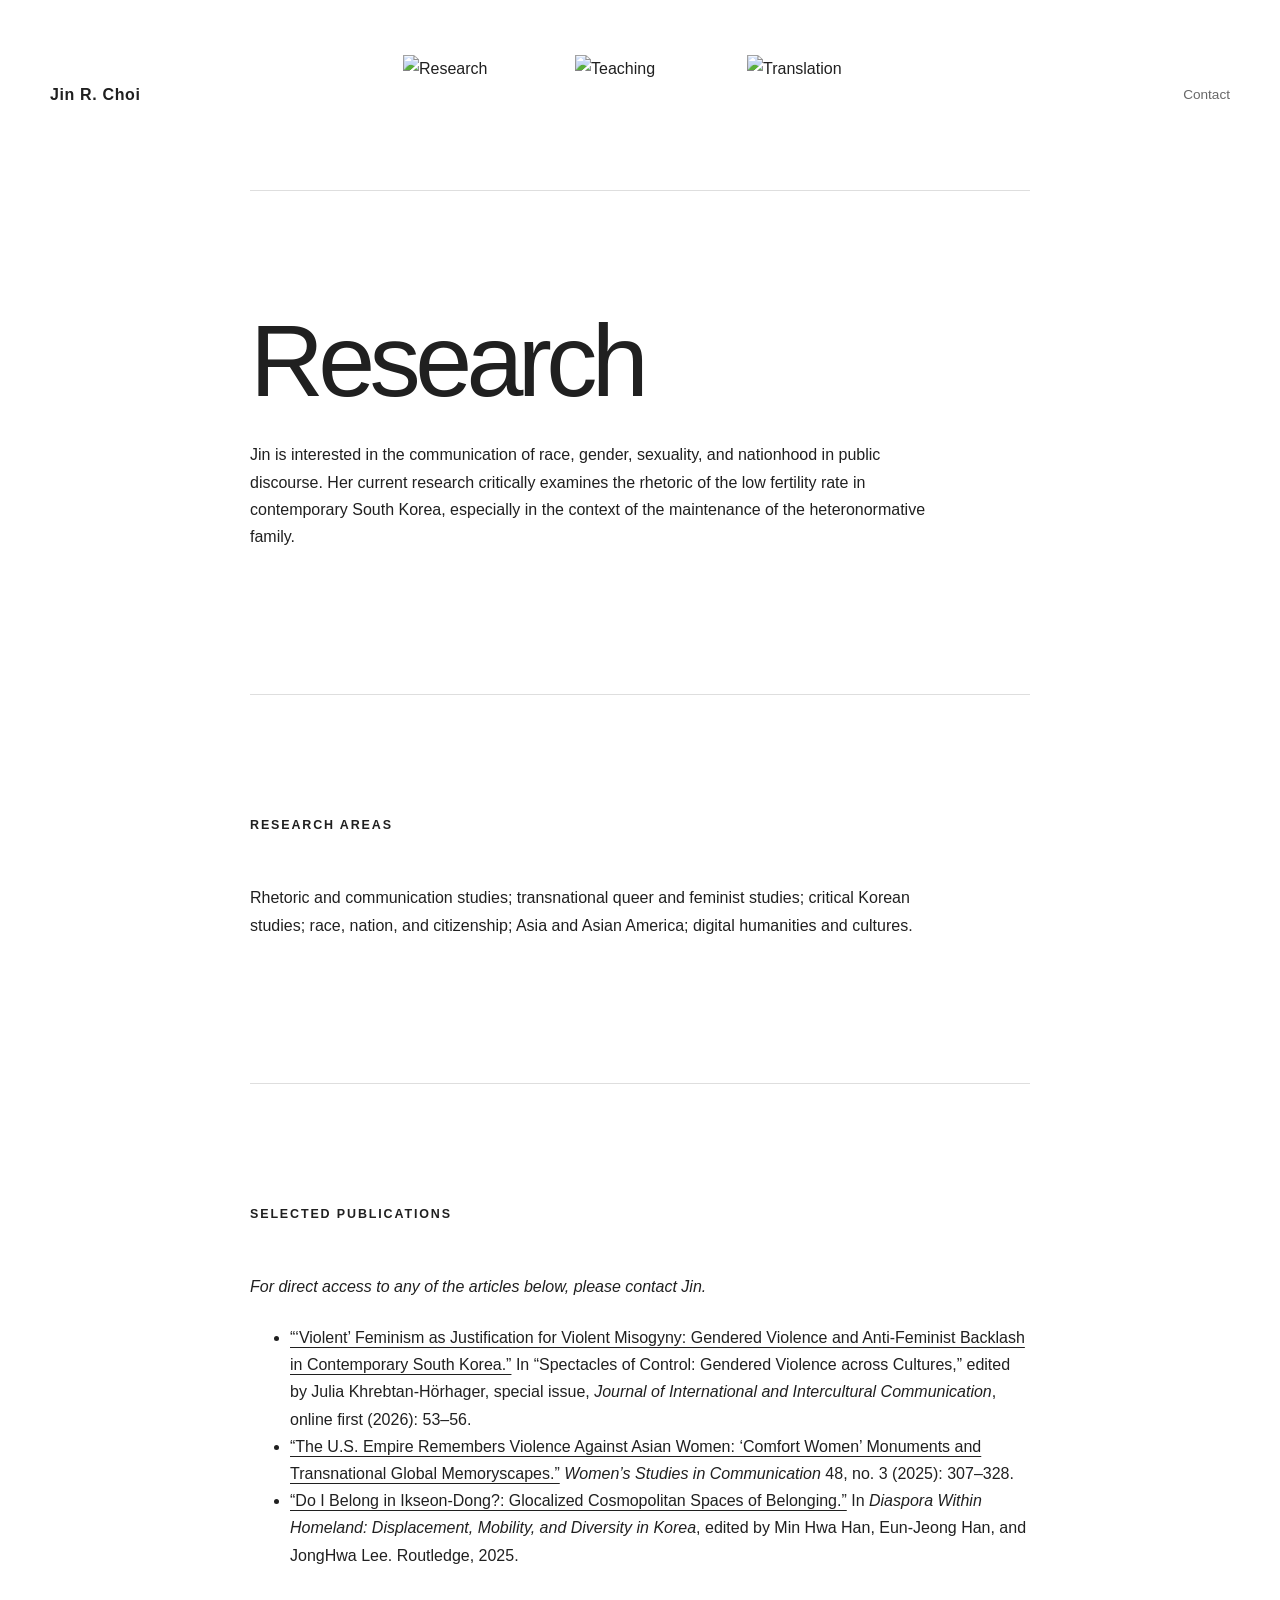
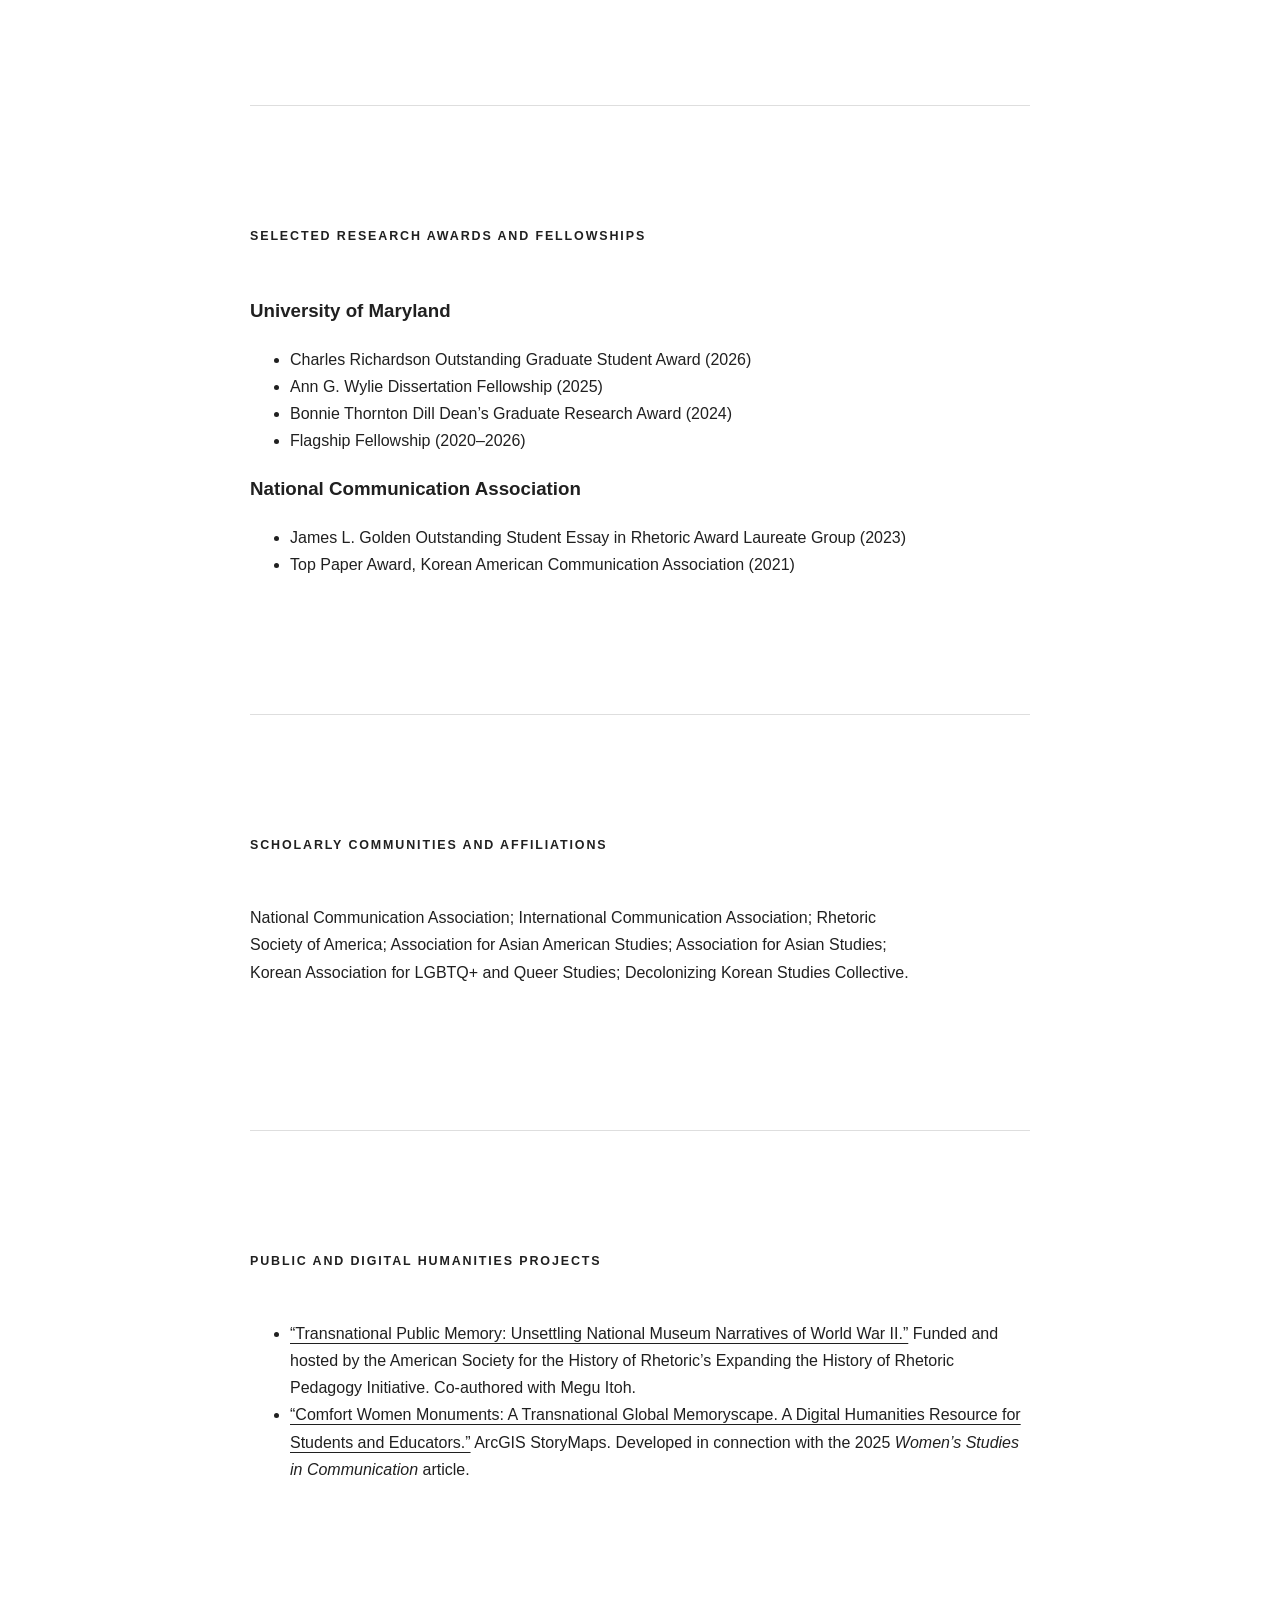
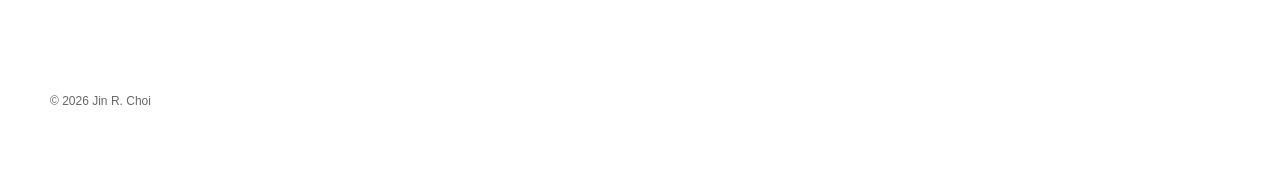
==== research.html @ c7b25fe9 "Add files via upload" ====
<!DOCTYPE html>
<html lang="en">
<head>
  <meta charset="UTF-8">
  <meta name="viewport" content="width=device-width, initial-scale=1.0">
  <title>Research — Jin R. Choi</title>
  <meta name="description" content="Research, publications, awards, affiliations, and public humanities projects by Jin R. Choi.">
  <link rel="stylesheet" href="css/style.css">
</head>
<body>
  <header class="site-header">
    <a class="site-name" href="index.html">Jin R. Choi</a>
    <nav class="main-navigation" aria-label="Main navigation">
      <a class="nav-item" href="research.html" aria-label="Research" aria-current="page"><img class="nav-icon" src="images/icons/research.svg" alt="Research"></a>
      <a class="nav-item" href="teaching.html" aria-label="Teaching"><img class="nav-icon" src="images/icons/teaching.svg" alt="Teaching"></a>
      <a class="nav-item" href="translation.html" aria-label="Translation"><img class="nav-icon" src="images/icons/translation.svg" alt="Translation"></a>
    </nav>
    <a class="contact-link" href="index.html#contact">Contact</a>
  </header>

  <main>
    <section class="content-section">
      <h1>Research</h1>
      <p>Jin is interested in the communication of race, gender, sexuality, and nationhood in public discourse. Her current research critically examines the rhetoric of the low fertility rate in contemporary South Korea, especially in the context of the maintenance of the heteronormative family.</p>
    </section>

    <section class="content-section">
      <h2>Research areas</h2>
      <p>Rhetoric and communication studies; transnational queer and feminist studies; critical Korean studies; race, nation, and citizenship; Asia and Asian America; digital humanities and cultures.</p>
    </section>

    <section class="content-section">
      <h2>Selected publications</h2>
      <p><em>For direct access to any of the articles below, please contact Jin.</em></p>
      <ul>
        <li><a href="https://www.tandfonline.com/doi/abs/10.1080/17513057.2026.2653028">“‘Violent’ Feminism as Justification for Violent Misogyny: Gendered Violence and Anti-Feminist Backlash in Contemporary South Korea.”</a> In “Spectacles of Control: Gendered Violence across Cultures,” edited by Julia Khrebtan-Hörhager, special issue, <em>Journal of International and Intercultural Communication</em>, online first (2026): 53–56.</li>
        <li><a href="https://doi.org/10.1080/07491409.2025.2489609">“The U.S. Empire Remembers Violence Against Asian Women: ‘Comfort Women’ Monuments and Transnational Global Memoryscapes.”</a> <em>Women’s Studies in Communication</em> 48, no. 3 (2025): 307–328.</li>
        <li><a href="https://www.taylorfrancis.com/chapters/edit/10.4324/9781003452836-12/belong-ikseon-dong-jin-choi">“Do I Belong in Ikseon-Dong?: Glocalized Cosmopolitan Spaces of Belonging.”</a> In <em>Diaspora Within Homeland: Displacement, Mobility, and Diversity in Korea</em>, edited by Min Hwa Han, Eun-Jeong Han, and JongHwa Lee. Routledge, 2025.</li>
      </ul>
    </section>

    <section class="content-section">
      <h2>Selected research awards and fellowships</h2>
      <h3>University of Maryland</h3>
      <ul>
        <li>Charles Richardson Outstanding Graduate Student Award (2026)</li>
        <li>Ann G. Wylie Dissertation Fellowship (2025)</li>
        <li>Bonnie Thornton Dill Dean’s Graduate Research Award (2024)</li>
        <li>Flagship Fellowship (2020–2026)</li>
      </ul>
      <h3>National Communication Association</h3>
      <ul>
        <li>James L. Golden Outstanding Student Essay in Rhetoric Award Laureate Group (2023)</li>
        <li>Top Paper Award, Korean American Communication Association (2021)</li>
      </ul>
    </section>

    <section class="content-section">
      <h2>Scholarly communities and affiliations</h2>
      <p>National Communication Association; International Communication Association; Rhetoric Society of America; Association for Asian American Studies; Association for Asian Studies; Korean Association for LGBTQ+ and Queer Studies; Decolonizing Korean Studies Collective.</p>
    </section>

    <section class="content-section">
      <h2>Public and digital humanities projects</h2>
      <ul>
        <li><a href="https://ashr.org/expanding-the-history-of-rhetoric-pedagogy-initiative/">“Transnational Public Memory: Unsettling National Museum Narratives of World War II.”</a> Funded and hosted by the American Society for the History of Rhetoric’s Expanding the History of Rhetoric Pedagogy Initiative. Co-authored with Megu Itoh.</li>
        <li><a href="https://arcg.is/008aze">“Comfort Women Monuments: A Transnational Global Memoryscape. A Digital Humanities Resource for Students and Educators.”</a> ArcGIS StoryMaps. Developed in connection with the 2025 <em>Women’s Studies in Communication</em> article.</li>
      </ul>
    </section>
  </main>

  <footer class="site-footer"><p>© 2026 Jin R. Choi</p></footer>
</body>
</html>
---- css/style.css ----
/* ========================================
   Site settings
   ======================================== */

:root {
  --background: #ffffff;
  --text: #202020;
  --secondary-text: #686868;
  --line: #dedede;
  --accent: #b74752;

  --page-width: 1180px;
  --reading-width: 780px;
}


/* ========================================
   Basic reset
   ======================================== */

* {
  box-sizing: border-box;
}

html {
  scroll-behavior: smooth;
}

body {
  margin: 0;
  color: var(--text);
  background-color: var(--background);
  font-family:
    Inter,
    "Helvetica Neue",
    Helvetica,
    Arial,
    sans-serif;
  font-size: 16px;
  line-height: 1.7;
}

img {
  display: block;
  max-width: 100%;
}

a {
  color: inherit;
  text-decoration-thickness: 1px;
  text-underline-offset: 4px;
}

a:hover {
  color: var(--accent);
}

a:focus-visible {
  outline: 2px solid var(--accent);
  outline-offset: 5px;
}


/* ========================================
   Header
   ======================================== */

.site-header {
  width: min(var(--page-width), calc(100% - 96px));
  min-height: 190px;
  margin: 0 auto;

  display: grid;
  grid-template-columns: 1fr auto 1fr;
  align-items: center;
  gap: 60px;
}

.site-name {
  justify-self: start;

  font-size: 1rem;
  font-weight: 600;
  letter-spacing: 0.04em;
  text-decoration: none;
}

.contact-link {
  justify-self: end;

  color: var(--secondary-text);
  font-size: 0.85rem;
  text-decoration: none;
}


/* ========================================
   Hand-drawn SVG navigation
   ======================================== */

.main-navigation {
  display: grid;
  grid-template-columns: repeat(3, minmax(90px, 140px));
  align-items: center;
  justify-content: center;
  gap: 32px;
}

.nav-item {
  min-width: 0;
  min-height: 90px;

  display: flex;
  align-items: center;
  justify-content: center;

  text-decoration: none;
}

/*
  The complete handwritten word is contained inside each SVG.
  object-fit: contain prevents the artwork from being cropped.
*/

.nav-icon {
  width: 130px;
  height: 80px;
  object-fit: contain;

  transition:
    transform 180ms ease,
    opacity 180ms ease;
}

.nav-item:hover .nav-icon {
  opacity: 0.72;
  transform: translateY(-4px) rotate(-2deg);
}

.nav-item:nth-child(2):hover .nav-icon {
  transform: translateY(-4px) rotate(2deg);
}

.nav-item:focus-visible {
  border-radius: 4px;
  outline: 2px solid var(--accent);
  outline-offset: 6px;
}


/* ========================================
   Main content
   ======================================== */

main {
  width: min(var(--reading-width), calc(100% - 96px));
  margin: 0 auto;
}


/* ========================================
   Introduction
   ======================================== */

.introduction {
  min-height: 70vh;
  padding: 120px 0 170px;

  display: grid;
  grid-template-columns: minmax(0, 1.4fr) minmax(190px, 0.6fr);
  align-items: center;
  gap: 90px;
}

.introduction-text {
  min-width: 0;
}

.eyebrow {
  margin: 0 0 24px;

  color: var(--secondary-text);
  font-size: 0.75rem;
  font-weight: 500;
  letter-spacing: 0.14em;
  text-transform: uppercase;
}

h1 {
  margin: 0 0 30px;

  font-size: clamp(3.25rem, 8vw, 6.5rem);
  font-weight: 400;
  letter-spacing: -0.055em;
  line-height: 0.98;
}

.opening {
  max-width: 580px;
  margin: 0;

  color: var(--secondary-text);
  font-size: clamp(1.05rem, 2vw, 1.3rem);
  line-height: 1.6;
}

.portrait {
  margin: 0;
}

.portrait img {
  width: 100%;
  height: auto;
  filter: grayscale(100%);
}


/* ========================================
   About and contact sections
   ======================================== */

.content-section {
  padding: 120px 0;
  border-top: 1px solid var(--line);
}

.content-section h2 {
  margin: 0 0 48px;

  font-size: 0.78rem;
  font-weight: 600;
  letter-spacing: 0.15em;
  text-transform: uppercase;
}

.content-section p {
  max-width: 680px;
  margin-top: 0;
  margin-bottom: 24px;
}

.professional-links {
  margin: 36px 0 0;
  padding: 0;

  display: flex;
  flex-wrap: wrap;
  gap: 28px;

  list-style: none;
}


/* ========================================
   Footer
   ======================================== */

.site-footer {
  width: min(var(--page-width), calc(100% - 96px));
  margin: 0 auto;
  padding: 60px 0;

  color: var(--secondary-text);
  font-size: 0.75rem;
}


/* ========================================
   Mobile layout
   ======================================== */

@media (max-width: 700px) {
  .site-header {
    width: calc(100% - 32px);
    min-height: auto;
    padding: 28px 0 42px;

    grid-template-columns: 1fr auto;
    gap: 30px 20px;
  }

  .site-name {
    grid-column: 1;
    grid-row: 1;
  }

  .contact-link {
    grid-column: 2;
    grid-row: 1;
  }

  /*
    The navigation is not hidden inside a menu.
    All three drawings remain visible in one row.
  */

  .main-navigation {
    width: 100%;

    grid-column: 1 / -1;
    grid-row: 2;
    grid-template-columns: repeat(3, minmax(0, 1fr));
    gap: 12px;
  }

  .nav-item {
    min-height: 70px;
  }

  .nav-icon {
    width: 100%;
    max-width: 95px;
    height: 64px;
  }

  main {
    width: calc(100% - 40px);
  }

  .introduction {
    min-height: auto;
    padding: 90px 0 120px;

    grid-template-columns: 1fr;
    gap: 60px;
  }

  .portrait {
    width: min(70%, 280px);
  }

  .content-section {
    padding: 90px 0;
  }

  .site-footer {
    width: calc(100% - 40px);
  }
}


/* ========================================
   Accessibility: reduce animation
   ======================================== */

@media (prefers-reduced-motion: reduce) {
  html {
    scroll-behavior: auto;
  }

  .nav-icon {
    transition: none;
  }
}
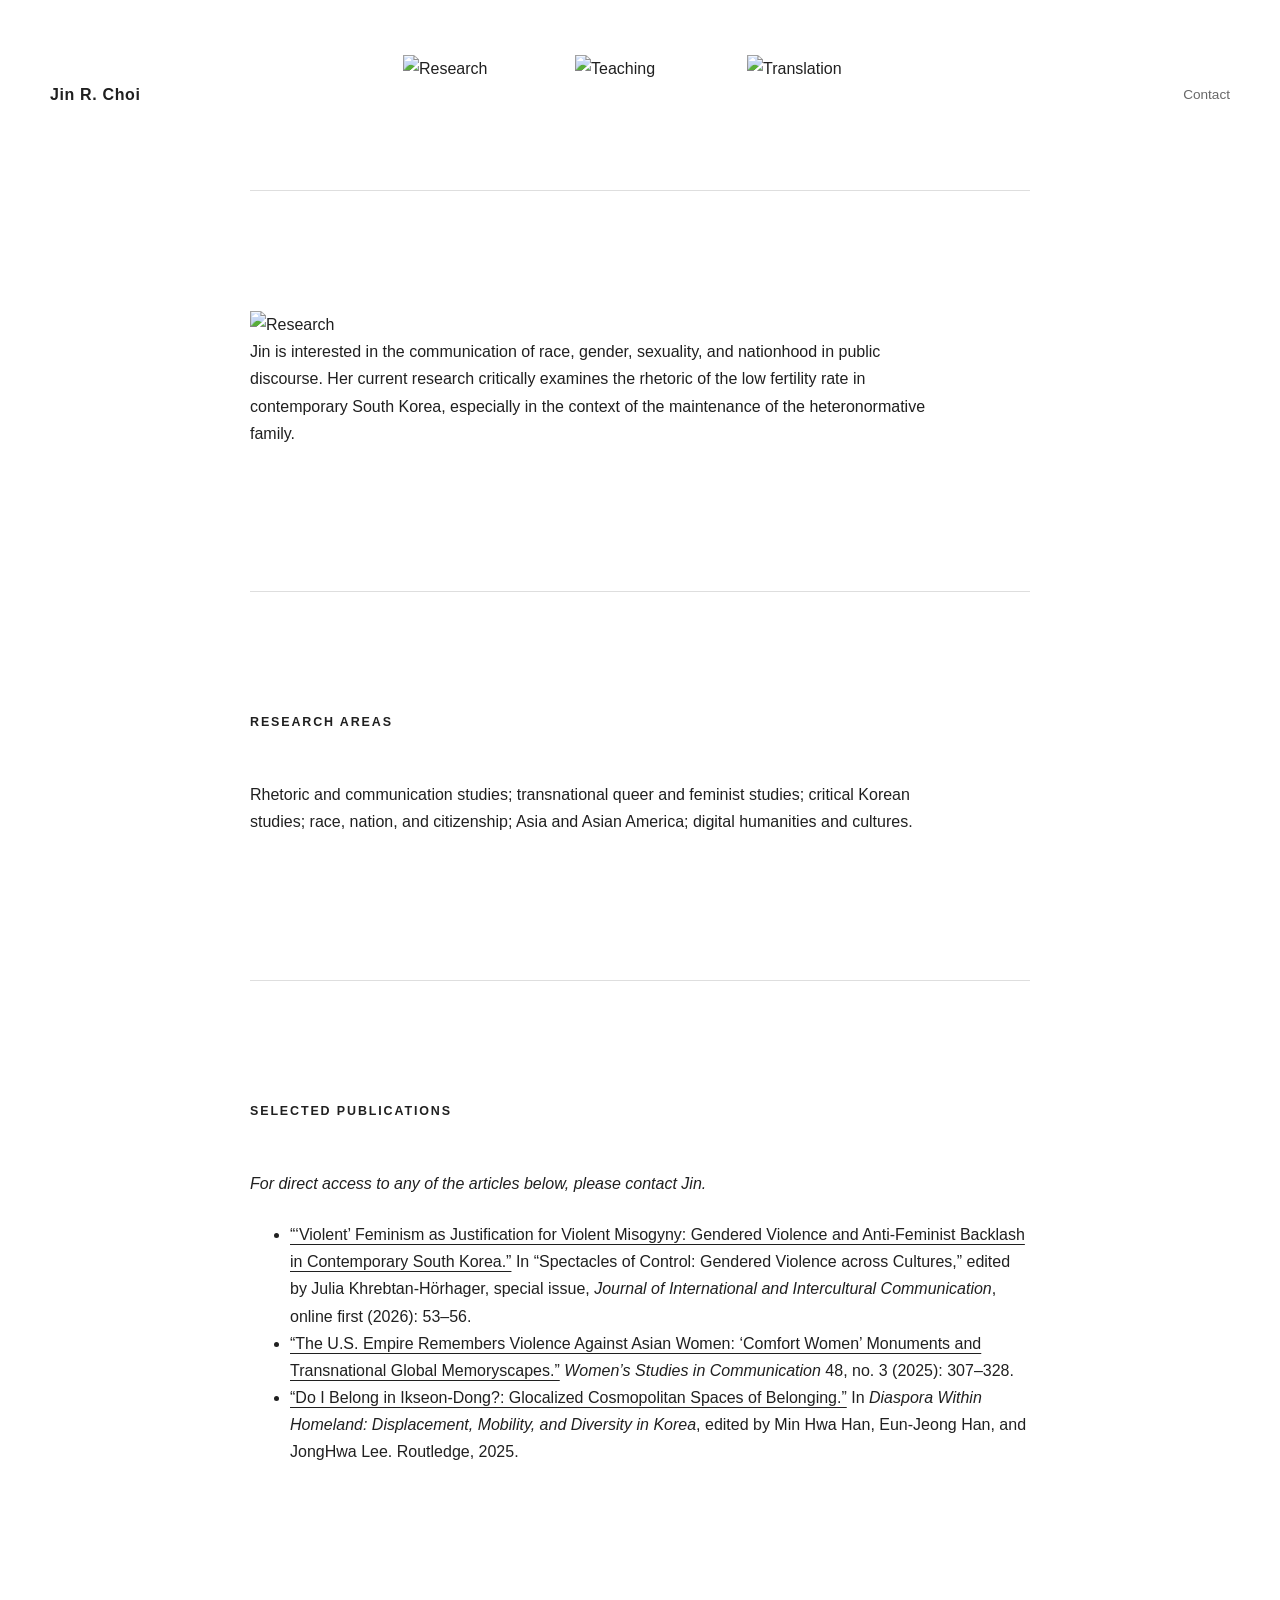
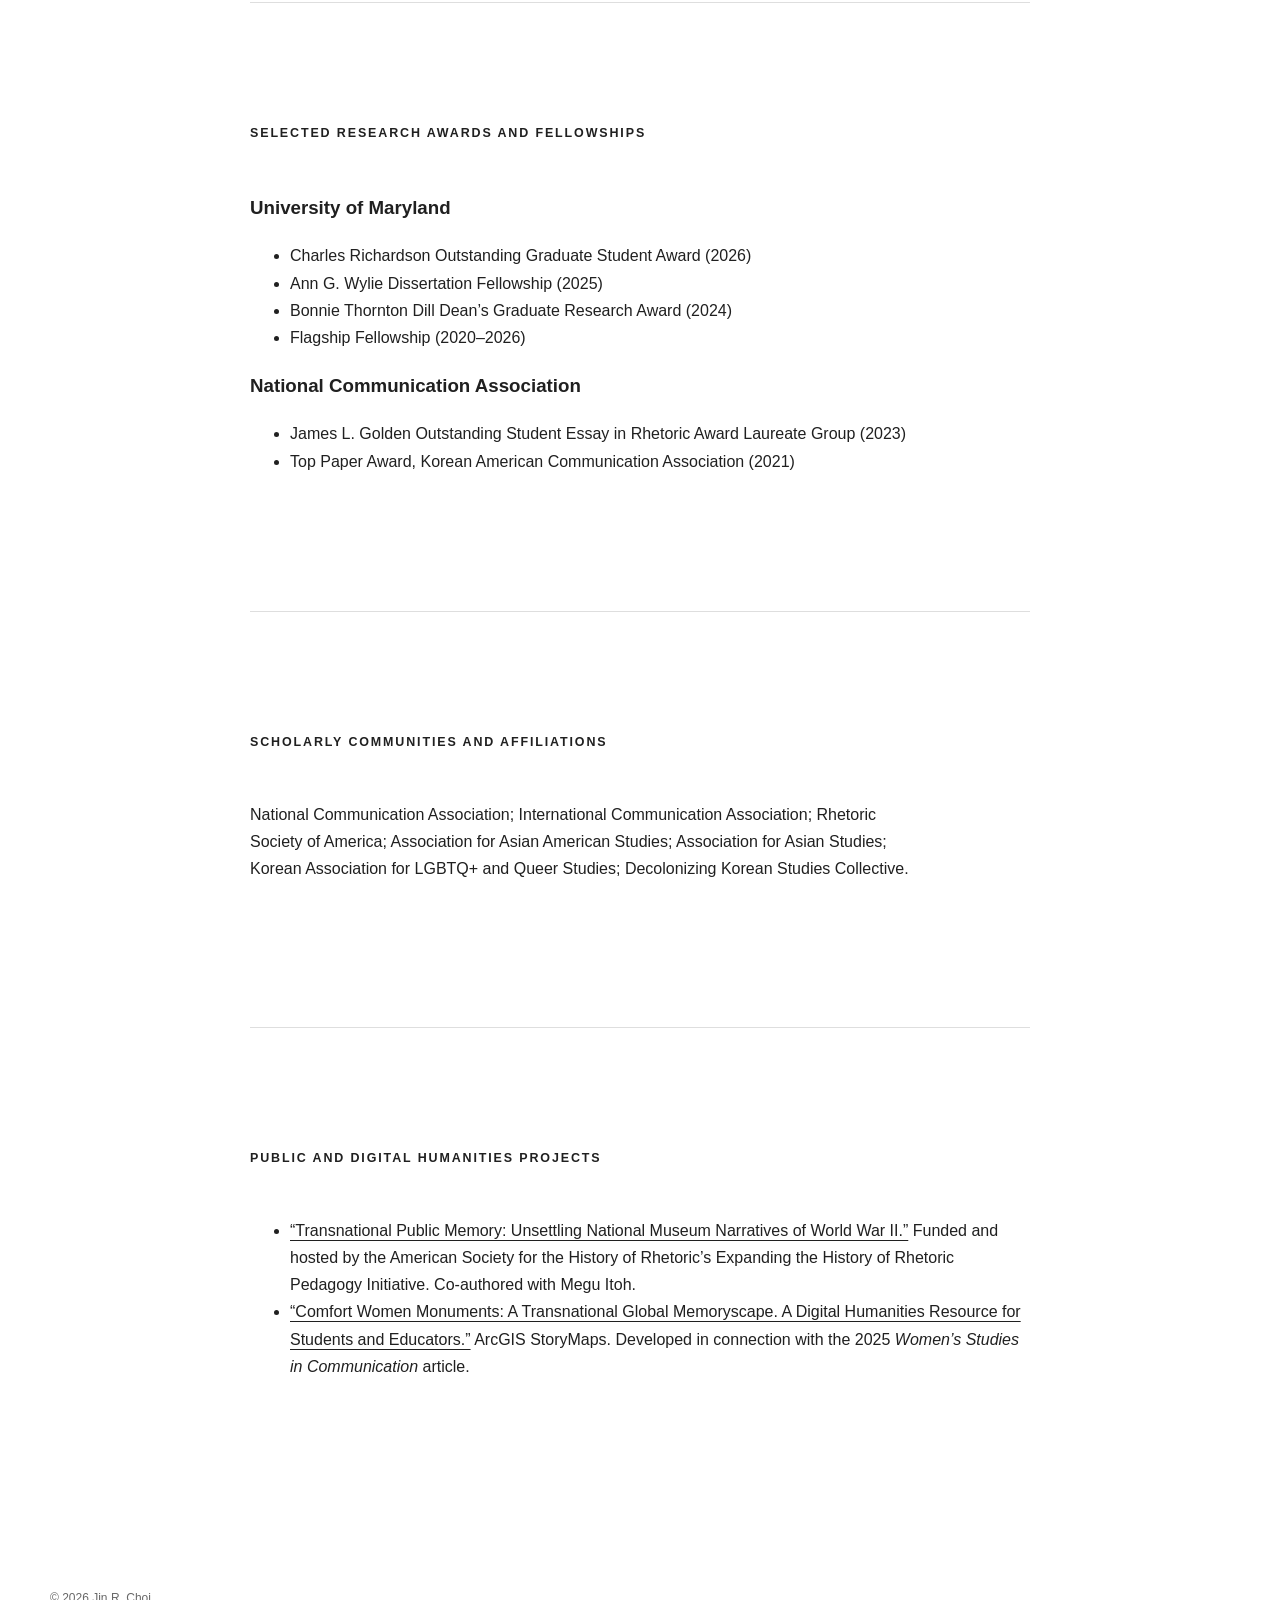
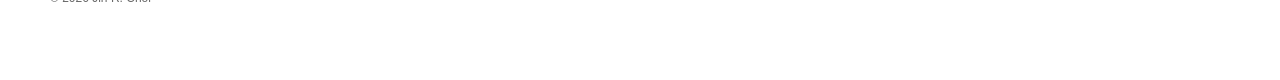
==== commit 26423f45: "Update research.html" ====
--- a/research.html
+++ b/research.html
@@ -20,7 +20,11 @@
 
   <main>
     <section class="content-section">
-      <h1>Research</h1>
+      <img
+  class="page-title-image"
+  src="images/icons/research.svg"
+  alt="Research"
+>
       <p>Jin is interested in the communication of race, gender, sexuality, and nationhood in public discourse. Her current research critically examines the rhetoric of the low fertility rate in contemporary South Korea, especially in the context of the maintenance of the heteronormative family.</p>
     </section>
 
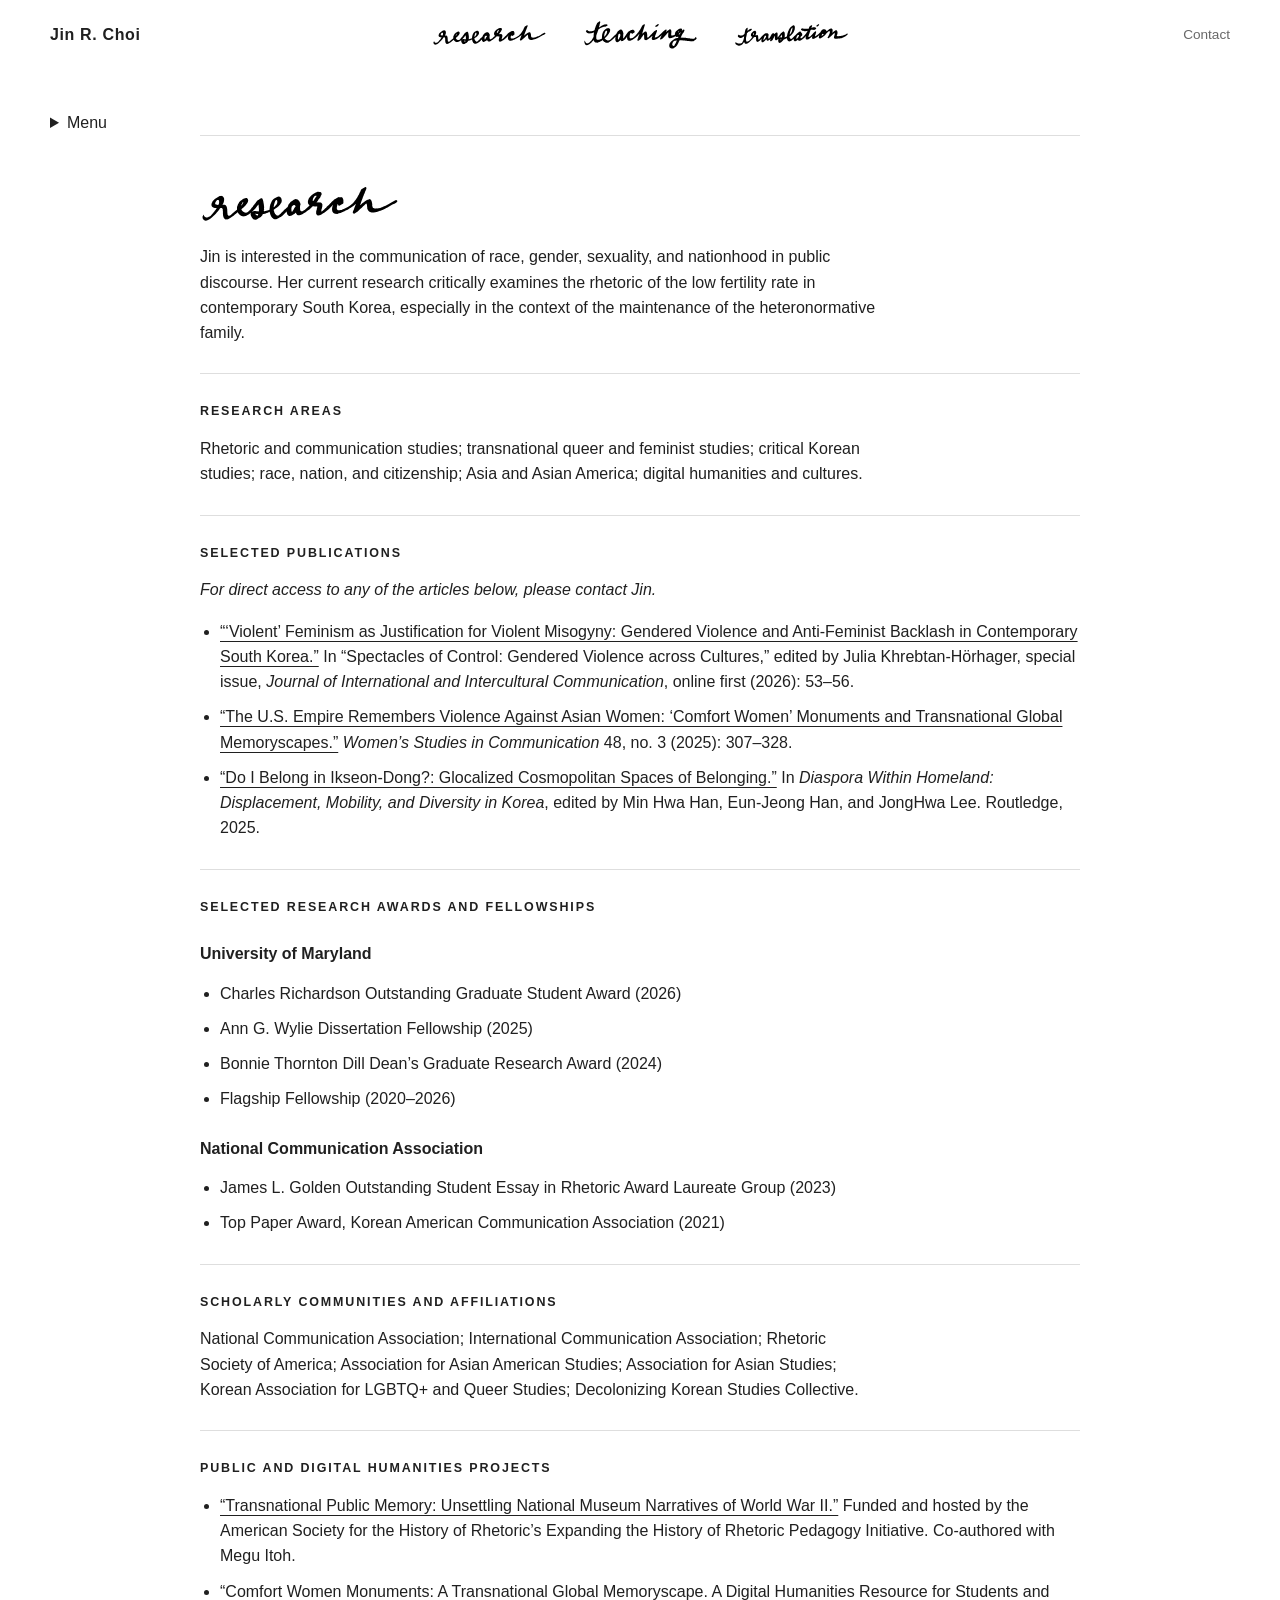
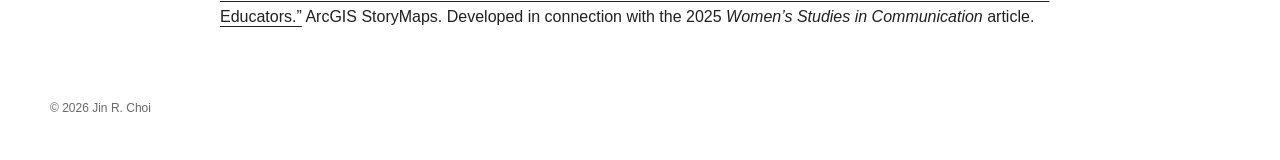
==== commit 8116081f: "Update research.html header" ====
--- a/research.html
+++ b/research.html
@@ -9,14 +9,53 @@
 </head>
 <body>
   <header class="site-header">
-    <a class="site-name" href="index.html">Jin R. Choi</a>
-    <nav class="main-navigation" aria-label="Main navigation">
-      <a class="nav-item" href="research.html" aria-label="Research" aria-current="page"><img class="nav-icon" src="images/icons/research.svg" alt="Research"></a>
-      <a class="nav-item" href="teaching.html" aria-label="Teaching"><img class="nav-icon" src="images/icons/teaching.svg" alt="Teaching"></a>
-      <a class="nav-item" href="translation.html" aria-label="Translation"><img class="nav-icon" src="images/icons/translation.svg" alt="Translation"></a>
+  <a class="site-name" href="index.html">
+    Jin R. Choi
+  </a>
+
+  <!-- Desktop navigation -->
+  <nav class="main-navigation" aria-label="Main navigation">
+    <a class="nav-item" href="research.html">
+      <img
+        class="nav-icon"
+        src="images/icons/research.svg"
+        alt="Research"
+      >
+    </a>
+
+    <a class="nav-item" href="teaching.html">
+      <img
+        class="nav-icon"
+        src="images/icons/teaching.svg"
+        alt="Teaching"
+      >
+    </a>
+
+    <a class="nav-item" href="translation.html">
+      <img
+        class="nav-icon"
+        src="images/icons/translation.svg"
+        alt="Translation"
+      >
+    </a>
+  </nav>
+
+  <a class="contact-link" href="index.html#contact">
+    Contact
+  </a>
+
+  <!-- Mobile navigation -->
+  <details class="mobile-menu">
+    <summary>Menu</summary>
+
+    <nav class="mobile-menu-links" aria-label="Mobile navigation">
+      <a href="research.html">Research</a>
+      <a href="teaching.html">Teaching</a>
+      <a href="translation.html">Translation</a>
+      <a href="index.html#contact">Contact</a>
     </nav>
-    <a class="contact-link" href="index.html#contact">Contact</a>
-  </header>
+  </details>
+</header>
 
   <main>
     <section class="content-section">
--- a/css/style.css
+++ b/css/style.css
@@ -10,7 +10,7 @@
   --accent: #b74752;
 
   --page-width: 1180px;
-  --reading-width: 780px;
+  --reading-width: 880px;
 }
 
 
@@ -30,14 +30,16 @@
   margin: 0;
   color: var(--text);
   background-color: var(--background);
+
   font-family:
     Inter,
     "Helvetica Neue",
     Helvetica,
     Arial,
     sans-serif;
+
   font-size: 16px;
-  line-height: 1.7;
+  line-height: 1.58;
 }
 
 img {
@@ -67,13 +69,13 @@
 
 .site-header {
   width: min(var(--page-width), calc(100% - 96px));
-  min-height: 190px;
+  min-height: 120px;
   margin: 0 auto;
 
   display: grid;
   grid-template-columns: 1fr auto 1fr;
   align-items: center;
-  gap: 60px;
+  gap: 40px;
 }
 
 .site-name {
@@ -100,15 +102,15 @@
 
 .main-navigation {
   display: grid;
-  grid-template-columns: repeat(3, minmax(90px, 140px));
+  grid-template-columns: repeat(3, minmax(90px, 125px));
   align-items: center;
   justify-content: center;
-  gap: 32px;
+  gap: 26px;
 }
 
 .nav-item {
   min-width: 0;
-  min-height: 90px;
+  min-height: 70px;
 
   display: flex;
   align-items: center;
@@ -117,14 +119,9 @@
   text-decoration: none;
 }
 
-/*
-  The complete handwritten word is contained inside each SVG.
-  object-fit: contain prevents the artwork from being cropped.
-*/
-
 .nav-icon {
-  width: 130px;
-  height: 80px;
+  width: 115px;
+  height: 65px;
   object-fit: contain;
 
   transition:
@@ -134,17 +131,17 @@
 
 .nav-item:hover .nav-icon {
   opacity: 0.72;
-  transform: translateY(-4px) rotate(-2deg);
+  transform: translateY(-3px) rotate(-2deg);
 }
 
 .nav-item:nth-child(2):hover .nav-icon {
-  transform: translateY(-4px) rotate(2deg);
+  transform: translateY(-3px) rotate(2deg);
 }
 
 .nav-item:focus-visible {
   border-radius: 4px;
   outline: 2px solid var(--accent);
-  outline-offset: 6px;
+  outline-offset: 5px;
 }
 
 
@@ -159,25 +156,34 @@
 
 
 /* ========================================
-   Introduction
-   ======================================== */
-
-.introduction {
-  min-height: 70vh;
-  padding: 120px 0 170px;
+   Homepage profile: desktop
+   ======================================== */
+
+.home-profile {
+  padding: 42px 0 34px;
 
   display: grid;
-  grid-template-columns: minmax(0, 1.4fr) minmax(190px, 0.6fr);
+  grid-template-columns: minmax(0, 1fr) 240px;
+  grid-template-areas:
+    "heading portrait"
+    "biography portrait";
+
   align-items: center;
-  gap: 90px;
-}
-
-.introduction-text {
+  column-gap: 60px;
+  row-gap: 10px;
+}
+
+.profile-heading {
+  grid-area: heading;
+}
+
+.profile-biography {
+  grid-area: biography;
   min-width: 0;
 }
 
 .eyebrow {
-  margin: 0 0 24px;
+  margin: 0;
 
   color: var(--secondary-text);
   font-size: 0.75rem;
@@ -186,46 +192,42 @@
   text-transform: uppercase;
 }
 
-h1 {
-  margin: 0 0 30px;
-
-  font-size: clamp(3.25rem, 8vw, 6.5rem);
-  font-weight: 400;
-  letter-spacing: -0.055em;
-  line-height: 0.98;
-}
-
-.opening {
-  max-width: 580px;
+.profile-biography p {
+  max-width: 620px;
+  margin-top: 0;
+  margin-bottom: 16px;
+  font-size: 1.05rem;
+}
+
+.profile-biography p:last-child {
+  margin-bottom: 0;
+}
+
+.home-profile .portrait {
+  grid-area: portrait;
+
+  width: 240px;
   margin: 0;
-
-  color: var(--secondary-text);
-  font-size: clamp(1.05rem, 2vw, 1.3rem);
-  line-height: 1.6;
-}
-
-.portrait {
-  margin: 0;
-}
-
-.portrait img {
+  justify-self: end;
+}
+
+.home-profile .portrait img {
   width: 100%;
   height: auto;
-  filter: grayscale(100%);
-}
-
-
-/* ========================================
-   About and contact sections
+}
+
+
+/* ========================================
+   Content sections
    ======================================== */
 
 .content-section {
-  padding: 120px 0;
+  padding: 28px 0;
   border-top: 1px solid var(--line);
 }
 
 .content-section h2 {
-  margin: 0 0 48px;
+  margin: 0 0 14px;
 
   font-size: 0.78rem;
   font-weight: 600;
@@ -233,21 +235,68 @@
   text-transform: uppercase;
 }
 
+.content-section h3 {
+  margin: 24px 0 10px;
+
+  font-size: 1rem;
+  font-weight: 600;
+}
+
 .content-section p {
   max-width: 680px;
   margin-top: 0;
-  margin-bottom: 24px;
-}
+  margin-bottom: 16px;
+}
+
+.content-section p:last-child {
+  margin-bottom: 0;
+}
+
+.content-section ul {
+  margin: 14px 0 0;
+  padding-left: 1.25rem;
+}
+
+.content-section li {
+  margin-bottom: 10px;
+}
+
+.content-section li:last-child {
+  margin-bottom: 0;
+}
+
+
+/* ========================================
+   Hand-drawn page titles
+   ======================================== */
+
+.page-title-image {
+  width: 200px;
+  max-width: 55%;
+  height: 80px;
+
+  object-fit: contain;
+  object-position: left center;
+}
+
+
+/* ========================================
+   Professional links
+   ======================================== */
 
 .professional-links {
-  margin: 36px 0 0;
+  margin: 22px 0 0;
   padding: 0;
 
   display: flex;
   flex-wrap: wrap;
-  gap: 28px;
+  gap: 24px;
 
   list-style: none;
+}
+
+.professional-links li {
+  margin: 0;
 }
 
 
@@ -258,7 +307,7 @@
 .site-footer {
   width: min(var(--page-width), calc(100% - 96px));
   margin: 0 auto;
-  padding: 60px 0;
+  padding: 30px 0;
 
   color: var(--secondary-text);
   font-size: 0.75rem;
@@ -273,10 +322,10 @@
   .site-header {
     width: calc(100% - 32px);
     min-height: auto;
-    padding: 28px 0 42px;
+    padding: 20px 0 24px;
 
     grid-template-columns: 1fr auto;
-    gap: 30px 20px;
+    gap: 18px 16px;
   }
 
   .site-name {
@@ -290,8 +339,8 @@
   }
 
   /*
-    The navigation is not hidden inside a menu.
-    All three drawings remain visible in one row.
+    The three navigation images remain
+    visible together on mobile.
   */
 
   .main-navigation {
@@ -300,47 +349,97 @@
     grid-column: 1 / -1;
     grid-row: 2;
     grid-template-columns: repeat(3, minmax(0, 1fr));
-    gap: 12px;
+    gap: 10px;
   }
 
   .nav-item {
-    min-height: 70px;
+    min-height: 56px;
   }
 
   .nav-icon {
     width: 100%;
-    max-width: 95px;
-    height: 64px;
+    max-width: 82px;
+    height: 50px;
   }
 
   main {
     width: calc(100% - 40px);
   }
 
-  .introduction {
-    min-height: auto;
-    padding: 90px 0 120px;
+  /*
+    Mobile homepage order:
+    1. Researcher · Lecturer · Literary Translator
+    2. Portrait
+    3. Biography
+  */
+
+  .home-profile {
+    padding: 32px 0 28px;
 
     grid-template-columns: 1fr;
-    gap: 60px;
-  }
-
-  .portrait {
-    width: min(70%, 280px);
+    grid-template-areas:
+      "heading"
+      "portrait"
+      "biography";
+
+    gap: 24px;
+  }
+
+  .home-profile .portrait {
+    width: min(68%, 250px);
+    justify-self: start;
+  }
+
+  .profile-biography p {
+    margin-bottom: 14px;
+    font-size: 1rem;
   }
 
   .content-section {
-    padding: 90px 0;
+    padding: 26px 0;
+  }
+
+  .content-section h2 {
+    margin-bottom: 12px;
+  }
+
+  .content-section h3 {
+    margin-top: 20px;
+    margin-bottom: 8px;
+  }
+
+  .content-section p {
+    margin-bottom: 14px;
+  }
+
+  .content-section ul {
+    margin-top: 12px;
+  }
+
+  .content-section li {
+    margin-bottom: 8px;
+  }
+
+  .page-title-image {
+    width: 160px;
+    max-width: 65%;
+    height: 64px;
+  }
+
+  .professional-links {
+    margin-top: 18px;
+    gap: 20px;
   }
 
   .site-footer {
     width: calc(100% - 40px);
-  }
-}
-
-
-/* ========================================
-   Accessibility: reduce animation
+    padding: 26px 0;
+  }
+}
+
+
+/* ========================================
+   Reduced-motion preference
    ======================================== */
 
 @media (prefers-reduced-motion: reduce) {
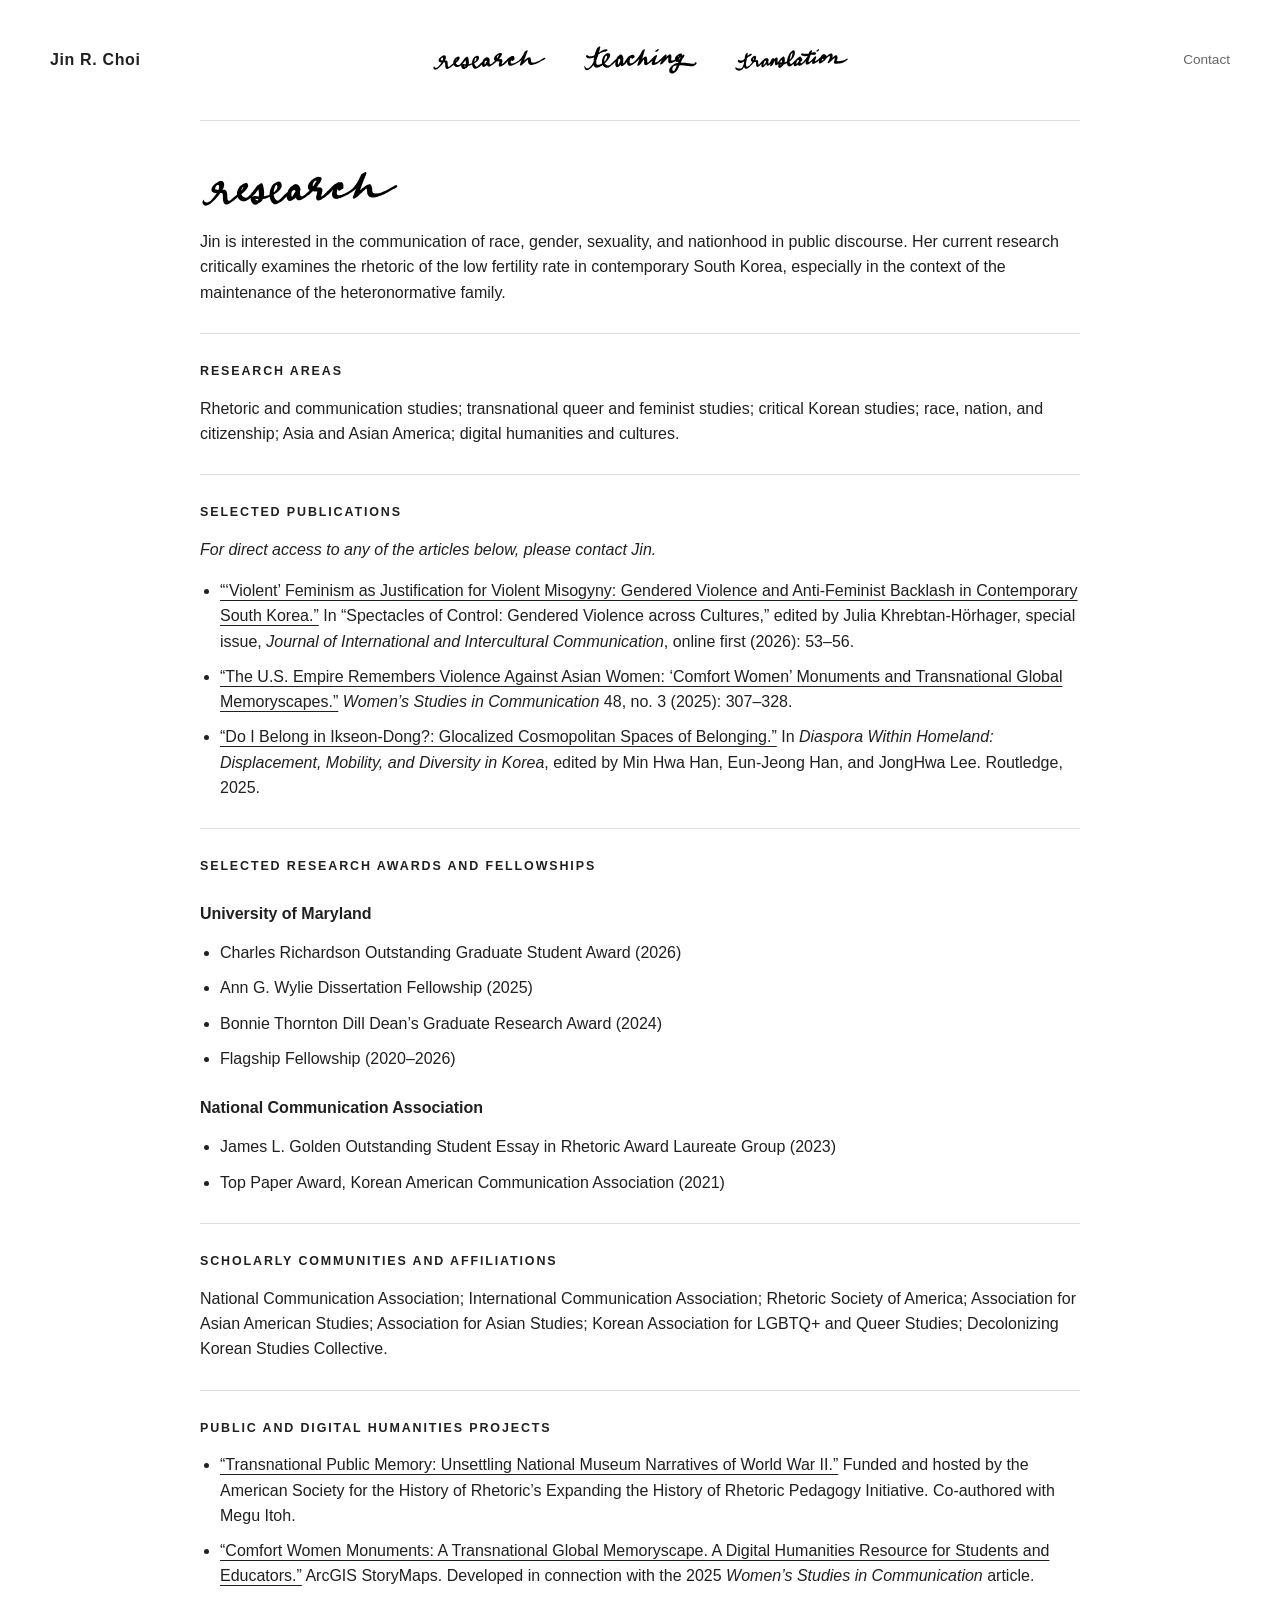
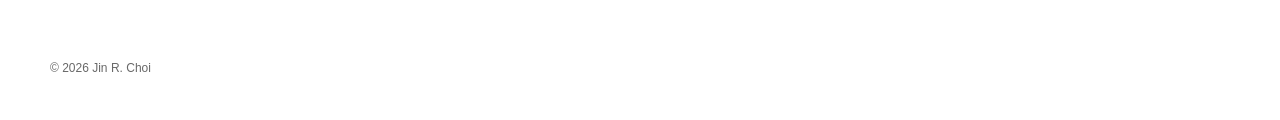
==== commit e5351155: "Update research.html header" ====
--- a/research.html
+++ b/research.html
@@ -13,9 +13,12 @@
     Jin R. Choi
   </a>
 
-  <!-- Desktop navigation -->
   <nav class="main-navigation" aria-label="Main navigation">
-    <a class="nav-item" href="research.html">
+    <a
+      class="nav-item"
+      href="research.html"
+      aria-current="page"
+    >
       <img
         class="nav-icon"
         src="images/icons/research.svg"
@@ -44,12 +47,12 @@
     Contact
   </a>
 
-  <!-- Mobile navigation -->
   <details class="mobile-menu">
     <summary>Menu</summary>
 
     <nav class="mobile-menu-links" aria-label="Mobile navigation">
-      <a href="research.html">Research</a>
+      <a href="index.html">Home</a>
+      <a href="research.html" aria-current="page">Research</a>
       <a href="teaching.html">Teaching</a>
       <a href="translation.html">Translation</a>
       <a href="index.html#contact">Contact</a>
--- a/css/style.css
+++ b/css/style.css
@@ -7,7 +7,7 @@
   --text: #202020;
   --secondary-text: #686868;
   --line: #dedede;
-  --accent: #b74752;
+  --accent: #444444;
 
   --page-width: 1180px;
   --reading-width: 880px;
@@ -57,8 +57,9 @@
   color: var(--accent);
 }
 
-a:focus-visible {
-  outline: 2px solid var(--accent);
+a:focus-visible,
+summary:focus-visible {
+  outline: 2px solid var(--text);
   outline-offset: 5px;
 }
 
@@ -68,6 +69,8 @@
    ======================================== */
 
 .site-header {
+  position: relative;
+
   width: min(var(--page-width), calc(100% - 96px));
   min-height: 120px;
   margin: 0 auto;
@@ -97,7 +100,7 @@
 
 
 /* ========================================
-   Hand-drawn SVG navigation
+   Desktop SVG navigation
    ======================================== */
 
 .main-navigation {
@@ -140,8 +143,17 @@
 
 .nav-item:focus-visible {
   border-radius: 4px;
-  outline: 2px solid var(--accent);
+  outline: 2px solid var(--text);
   outline-offset: 5px;
+}
+
+
+/* ========================================
+   Mobile menu
+   ======================================== */
+
+.mobile-menu {
+  display: none;
 }
 
 
@@ -156,7 +168,7 @@
 
 
 /* ========================================
-   Homepage profile: desktop
+   Homepage profile
    ======================================== */
 
 .home-profile {
@@ -192,6 +204,11 @@
   text-transform: uppercase;
 }
 
+/*
+  The homepage biography remains restricted
+  to the left side of the profile grid.
+*/
+
 .profile-biography p {
   max-width: 620px;
   margin-top: 0;
@@ -214,6 +231,7 @@
 .home-profile .portrait img {
   width: 100%;
   height: auto;
+  filter: none;
 }
 
 
@@ -242,8 +260,14 @@
   font-weight: 600;
 }
 
+/*
+  Paragraphs in regular content sections
+  fill the same available width as lists.
+*/
+
 .content-section p {
-  max-width: 680px;
+  width: 100%;
+  max-width: none;
   margin-top: 0;
   margin-bottom: 16px;
 }
@@ -253,6 +277,7 @@
 }
 
 .content-section ul {
+  width: 100%;
   margin: 14px 0 0;
   padding-left: 1.25rem;
 }
@@ -320,12 +345,13 @@
 
 @media (max-width: 700px) {
   .site-header {
-    width: calc(100% - 32px);
+    width: calc(100% - 40px);
     min-height: auto;
-    padding: 20px 0 24px;
-
+    padding: 22px 0;
+
+    display: grid;
     grid-template-columns: 1fr auto;
-    gap: 18px 16px;
+    gap: 0;
   }
 
   .site-name {
@@ -333,33 +359,86 @@
     grid-row: 1;
   }
 
+  /*
+    Hide the desktop navigation and
+    desktop Contact link.
+  */
+
+  .main-navigation,
   .contact-link {
+    display: none;
+  }
+
+  /*
+    Show the Menu control.
+  */
+
+  .mobile-menu {
+    display: block;
+
     grid-column: 2;
     grid-row: 1;
+    justify-self: end;
+  }
+
+  .mobile-menu summary {
+    color: var(--secondary-text);
+    font-size: 0.85rem;
+    cursor: pointer;
+    list-style: none;
+  }
+
+  .mobile-menu summary::-webkit-details-marker {
+    display: none;
+  }
+
+  .mobile-menu summary::marker {
+    content: "";
+  }
+
+  .mobile-menu summary::after {
+    content: "+";
+    margin-left: 8px;
+  }
+
+  .mobile-menu[open] summary::after {
+    content: "−";
   }
 
   /*
-    The three navigation images remain
-    visible together on mobile.
+    Expand the open menu across the
+    full header width.
   */
 
-  .main-navigation {
+  .mobile-menu[open] {
+    grid-column: 1 / -1;
     width: 100%;
 
+    display: grid;
+    grid-template-columns: 1fr auto;
+  }
+
+  .mobile-menu[open] summary {
+    grid-column: 2;
+    justify-self: end;
+  }
+
+  .mobile-menu-links {
     grid-column: 1 / -1;
-    grid-row: 2;
-    grid-template-columns: repeat(3, minmax(0, 1fr));
-    gap: 10px;
-  }
-
-  .nav-item {
-    min-height: 56px;
-  }
-
-  .nav-icon {
-    width: 100%;
-    max-width: 82px;
-    height: 50px;
+
+    margin-top: 24px;
+    padding: 22px 0 4px;
+    border-top: 1px solid var(--line);
+
+    display: flex;
+    flex-direction: column;
+    align-items: flex-start;
+    gap: 14px;
+  }
+
+  .mobile-menu-links a {
+    font-size: 1.15rem;
+    text-decoration: none;
   }
 
   main {
@@ -368,8 +447,8 @@
 
   /*
     Mobile homepage order:
-    1. Researcher · Lecturer · Literary Translator
-    2. Portrait
+    1. Role
+    2. Photograph
     3. Biography
   */
 
@@ -390,6 +469,10 @@
     justify-self: start;
   }
 
+  .home-profile .portrait img {
+    filter: none;
+  }
+
   .profile-biography p {
     margin-bottom: 14px;
     font-size: 1rem;
@@ -409,10 +492,13 @@
   }
 
   .content-section p {
+    width: 100%;
+    max-width: none;
     margin-bottom: 14px;
   }
 
   .content-section ul {
+    width: 100%;
     margin-top: 12px;
   }
 
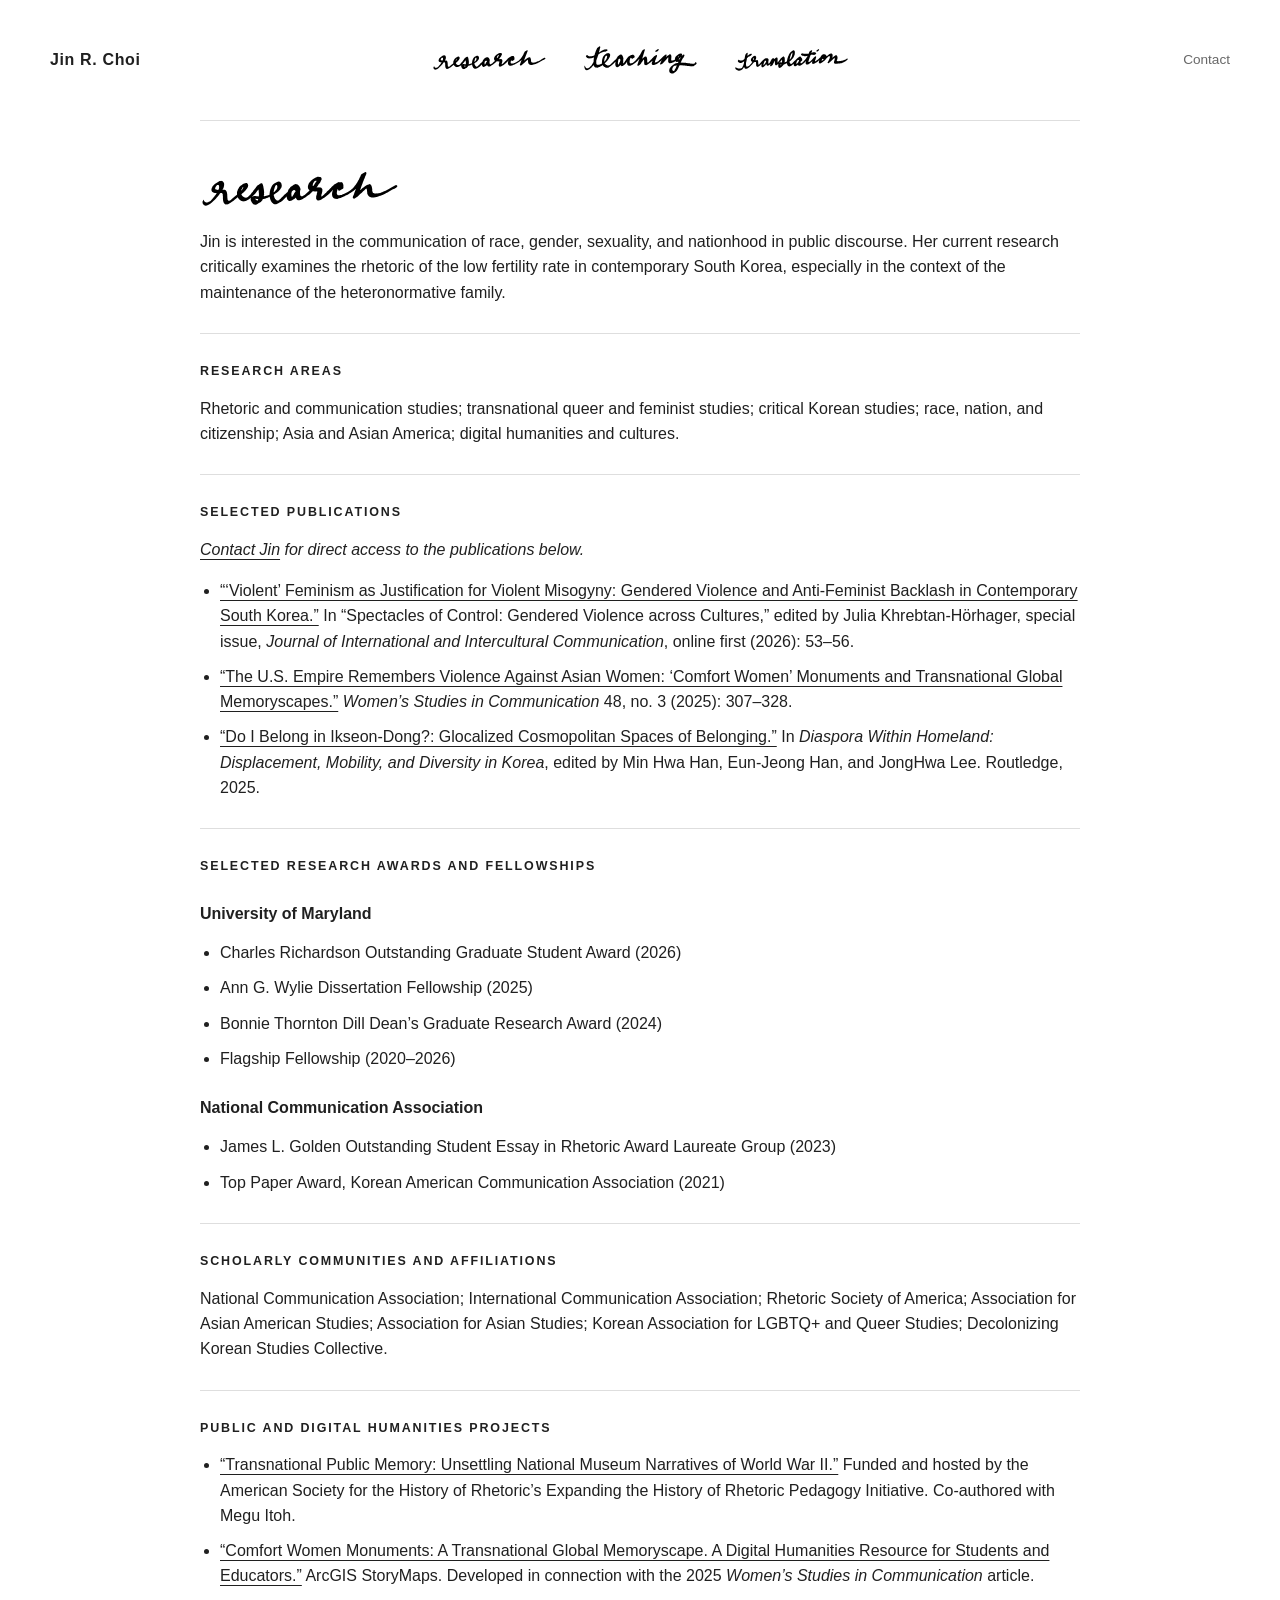
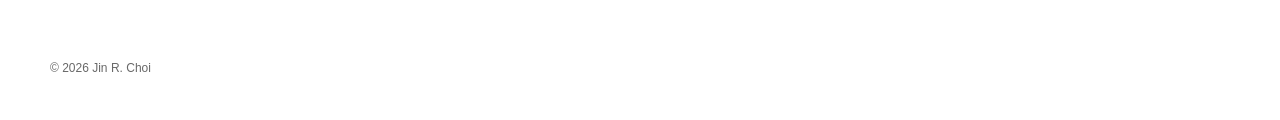
==== commit 62c0e2ce: "Update research.html contacthyperlink" ====
--- a/research.html
+++ b/research.html
@@ -77,7 +77,12 @@
 
     <section class="content-section">
       <h2>Selected publications</h2>
-      <p><em>For direct access to any of the articles below, please contact Jin.</em></p>
+      <p>
+        <em>
+          <a href="index.html#contact">Contact Jin</a>
+          for direct access to the publications below.
+        </em>
+      </p>
       <ul>
         <li><a href="https://www.tandfonline.com/doi/abs/10.1080/17513057.2026.2653028">“‘Violent’ Feminism as Justification for Violent Misogyny: Gendered Violence and Anti-Feminist Backlash in Contemporary South Korea.”</a> In “Spectacles of Control: Gendered Violence across Cultures,” edited by Julia Khrebtan-Hörhager, special issue, <em>Journal of International and Intercultural Communication</em>, online first (2026): 53–56.</li>
         <li><a href="https://doi.org/10.1080/07491409.2025.2489609">“The U.S. Empire Remembers Violence Against Asian Women: ‘Comfort Women’ Monuments and Transnational Global Memoryscapes.”</a> <em>Women’s Studies in Communication</em> 48, no. 3 (2025): 307–328.</li>
--- a/css/style.css
+++ b/css/style.css
@@ -1,22 +1,12 @@
-/* ========================================
-   Site settings
-   ======================================== */
-
 :root {
-  --background: #ffffff;
+  --background: #fff;
   --text: #202020;
   --secondary-text: #686868;
   --line: #dedede;
-  --accent: #444444;
-
+  --accent: #444;
   --page-width: 1180px;
   --reading-width: 880px;
 }
-
-
-/* ========================================
-   Basic reset
-   ======================================== */
 
 * {
   box-sizing: border-box;
@@ -29,15 +19,8 @@
 body {
   margin: 0;
   color: var(--text);
-  background-color: var(--background);
-
-  font-family:
-    Inter,
-    "Helvetica Neue",
-    Helvetica,
-    Arial,
-    sans-serif;
-
+  background: var(--background);
+  font-family: Inter, "Helvetica Neue", Helvetica, Arial, sans-serif;
   font-size: 16px;
   line-height: 1.58;
 }
@@ -70,7 +53,6 @@
 
 .site-header {
   position: relative;
-
   width: min(var(--page-width), calc(100% - 96px));
   min-height: 120px;
   margin: 0 auto;
@@ -83,7 +65,6 @@
 
 .site-name {
   justify-self: start;
-
   font-size: 1rem;
   font-weight: 600;
   letter-spacing: 0.04em;
@@ -92,7 +73,6 @@
 
 .contact-link {
   justify-self: end;
-
   color: var(--secondary-text);
   font-size: 0.85rem;
   text-decoration: none;
@@ -148,9 +128,7 @@
 }
 
 
-/* ========================================
-   Mobile menu
-   ======================================== */
+/* Hidden on desktop */
 
 .mobile-menu {
   display: none;
@@ -204,15 +182,9 @@
   text-transform: uppercase;
 }
 
-/*
-  The homepage biography remains restricted
-  to the left side of the profile grid.
-*/
-
 .profile-biography p {
   max-width: 620px;
-  margin-top: 0;
-  margin-bottom: 16px;
+  margin: 0 0 16px;
   font-size: 1.05rem;
 }
 
@@ -222,7 +194,6 @@
 
 .home-profile .portrait {
   grid-area: portrait;
-
   width: 240px;
   margin: 0;
   justify-self: end;
@@ -255,21 +226,14 @@
 
 .content-section h3 {
   margin: 24px 0 10px;
-
   font-size: 1rem;
   font-weight: 600;
 }
-
-/*
-  Paragraphs in regular content sections
-  fill the same available width as lists.
-*/
 
 .content-section p {
   width: 100%;
   max-width: none;
-  margin-top: 0;
-  margin-bottom: 16px;
+  margin: 0 0 16px;
 }
 
 .content-section p:last-child {
@@ -347,21 +311,28 @@
   .site-header {
     width: calc(100% - 40px);
     min-height: auto;
+    margin: 0 auto;
     padding: 22px 0;
 
     display: grid;
     grid-template-columns: 1fr auto;
+    align-items: start;
     gap: 0;
   }
+
+  /*
+    Keep the name in the upper-left.
+  */
 
   .site-name {
     grid-column: 1;
     grid-row: 1;
+    align-self: start;
+    z-index: 1;
   }
 
   /*
-    Hide the desktop navigation and
-    desktop Contact link.
+    Hide the desktop navigation and Contact.
   */
 
   .main-navigation,
@@ -370,20 +341,28 @@
   }
 
   /*
-    Show the Menu control.
+    The Menu element spans the header,
+    while the button stays upper-right.
   */
 
   .mobile-menu {
     display: block;
 
-    grid-column: 2;
+    grid-column: 1 / -1;
     grid-row: 1;
-    justify-self: end;
+
+    width: 100%;
+    margin: 0;
   }
 
   .mobile-menu summary {
+    width: max-content;
+    margin-left: auto;
+
     color: var(--secondary-text);
     font-size: 0.85rem;
+    line-height: 1.58;
+
     cursor: pointer;
     list-style: none;
   }
@@ -406,26 +385,13 @@
   }
 
   /*
-    Expand the open menu across the
-    full header width.
+    The menu links begin below the name and
+    Menu button. Opening the menu expands the
+    header and pushes the main page downward.
   */
 
-  .mobile-menu[open] {
-    grid-column: 1 / -1;
+  .mobile-menu-links {
     width: 100%;
-
-    display: grid;
-    grid-template-columns: 1fr auto;
-  }
-
-  .mobile-menu[open] summary {
-    grid-column: 2;
-    justify-self: end;
-  }
-
-  .mobile-menu-links {
-    grid-column: 1 / -1;
-
     margin-top: 24px;
     padding: 22px 0 4px;
     border-top: 1px solid var(--line);
@@ -438,6 +404,7 @@
 
   .mobile-menu-links a {
     font-size: 1.15rem;
+    line-height: 1.4;
     text-decoration: none;
   }
 
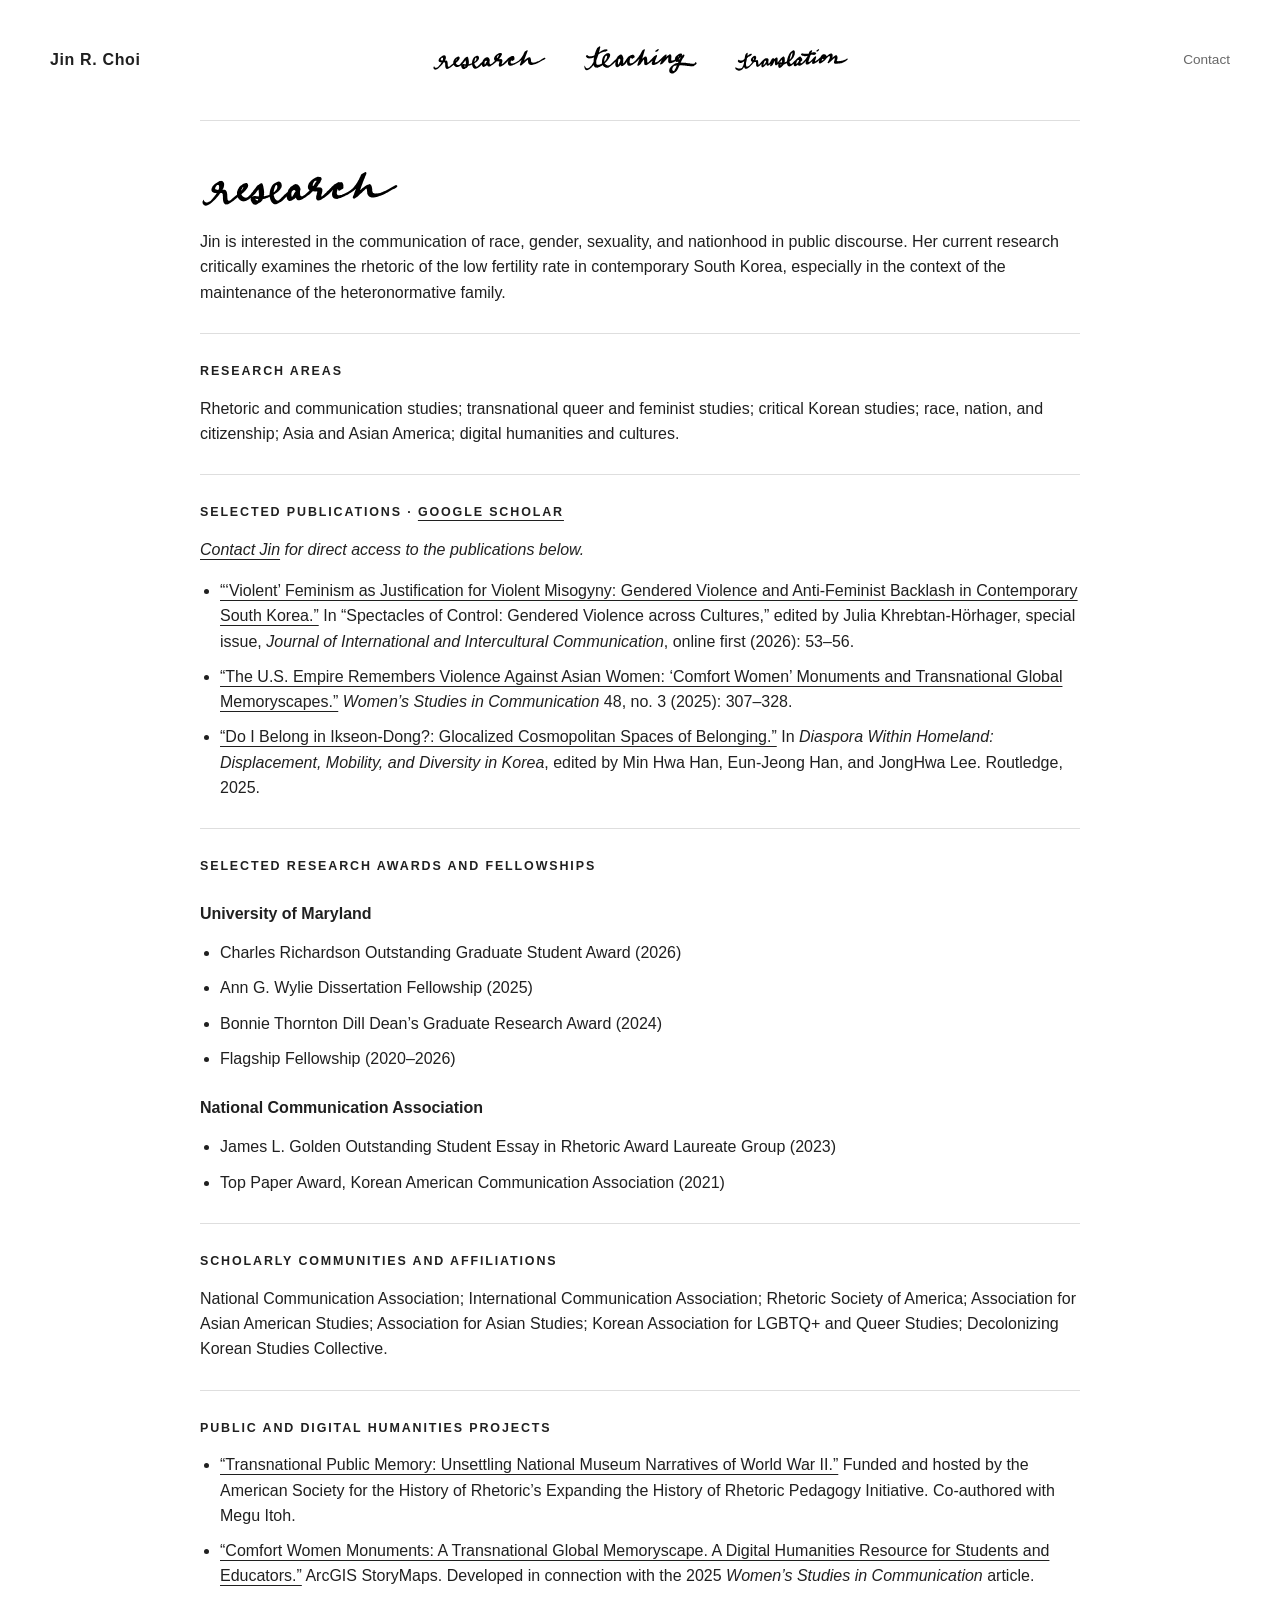
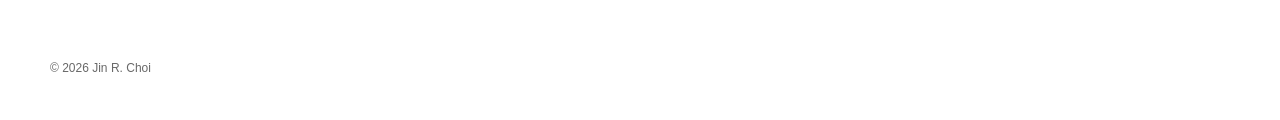
==== commit e9d14061: "Update research.html" ====
--- a/research.html
+++ b/research.html
@@ -5,6 +5,7 @@
   <meta name="viewport" content="width=device-width, initial-scale=1.0">
   <title>Research — Jin R. Choi</title>
   <meta name="description" content="Research, publications, awards, affiliations, and public humanities projects by Jin R. Choi.">
+  <link rel="icon" type="image/png" href="images/icons/favicon.png">
   <link rel="stylesheet" href="css/style.css">
 </head>
 <body>
@@ -76,7 +77,7 @@
     </section>
 
     <section class="content-section">
-      <h2>Selected publications</h2>
+      <h2>Selected publications · <a href="https://scholar.google.com/citations?user=7moDONkAAAAJ&hl=en">Google Scholar</a></h2>
       <p>
         <em>
           <a href="index.html#contact">Contact Jin</a>
--- a/css/style.css
+++ b/css/style.css
@@ -408,6 +408,12 @@
     text-decoration: none;
   }
 
+  @media (max-width: 700px) {
+  .mobile-menu-links a:last-child {
+    font-style: italic;
+    }
+  }
+
   main {
     width: calc(100% - 40px);
   }
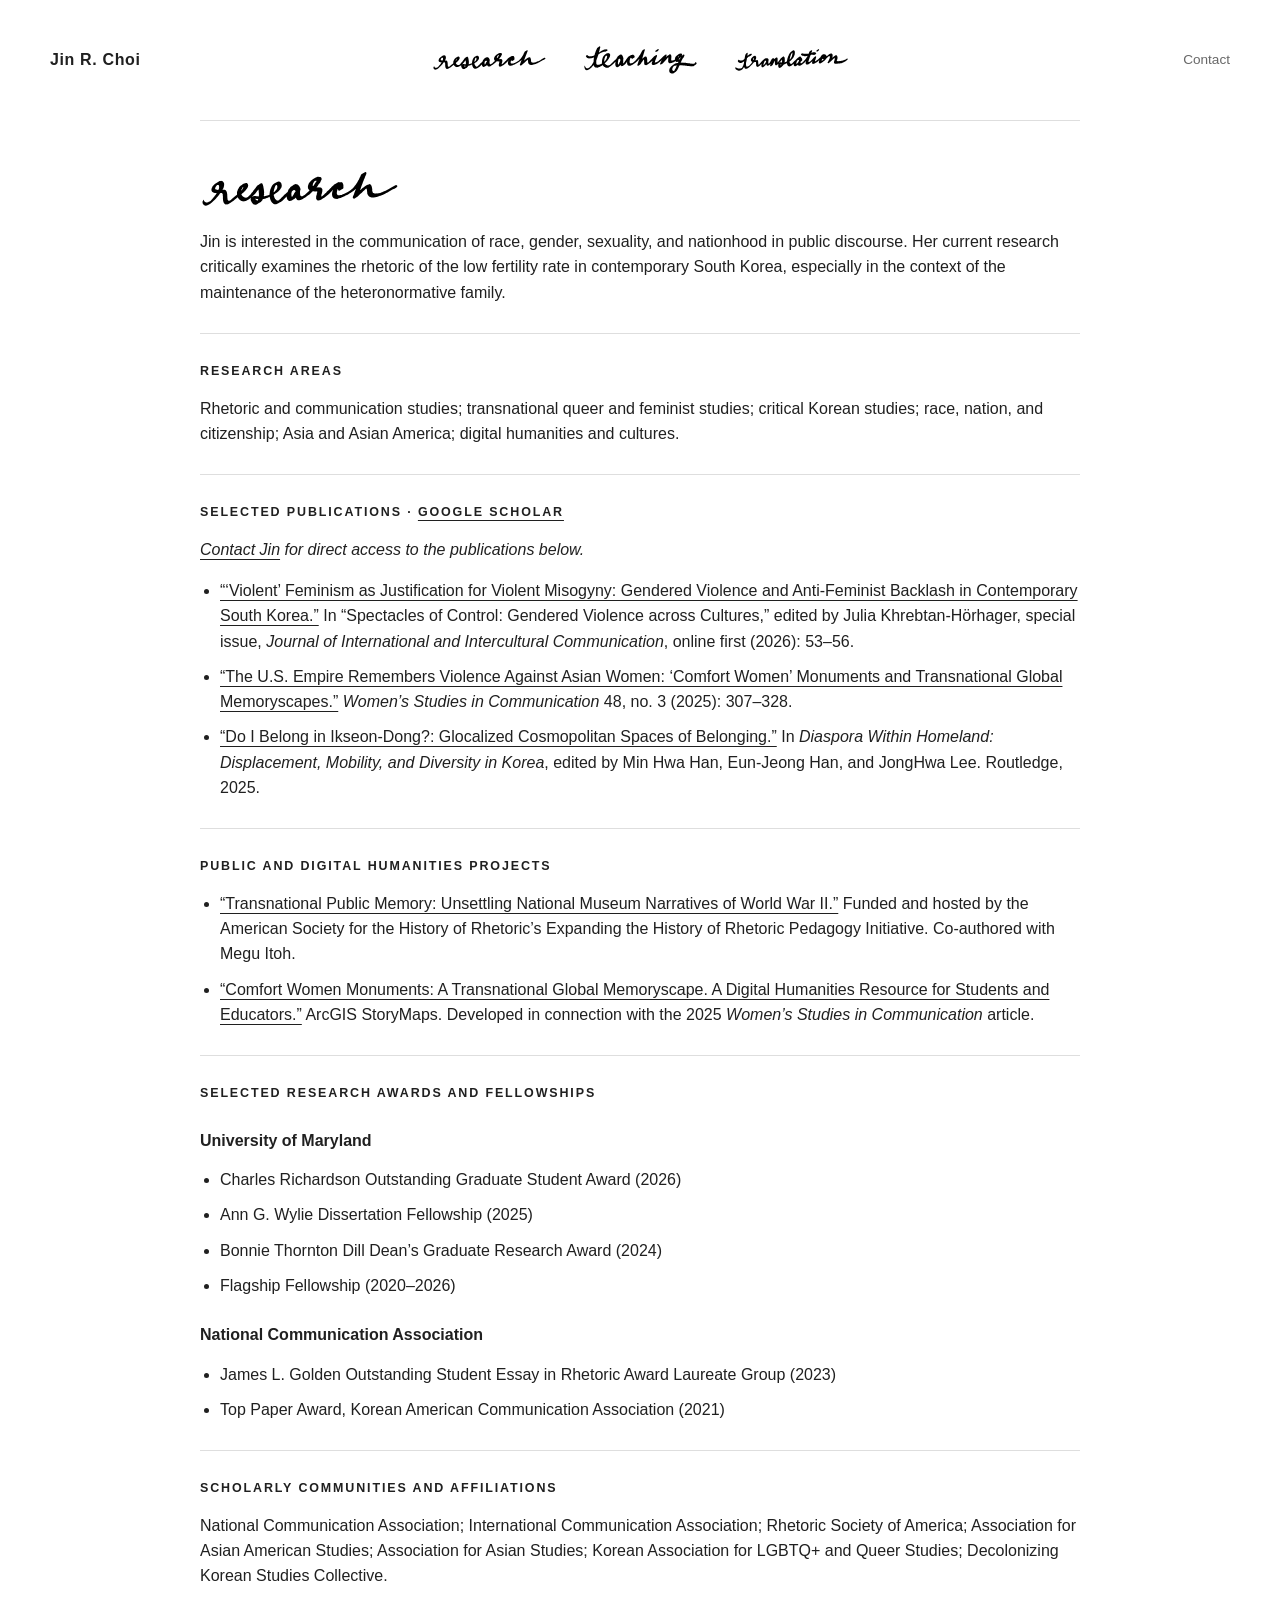
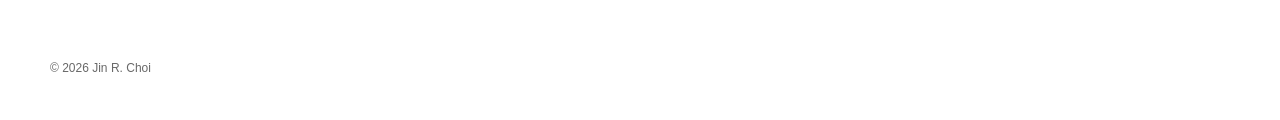
==== commit 9eb9f94e: "Update research.html" ====
--- a/research.html
+++ b/research.html
@@ -90,7 +90,15 @@
         <li><a href="https://www.taylorfrancis.com/chapters/edit/10.4324/9781003452836-12/belong-ikseon-dong-jin-choi">“Do I Belong in Ikseon-Dong?: Glocalized Cosmopolitan Spaces of Belonging.”</a> In <em>Diaspora Within Homeland: Displacement, Mobility, and Diversity in Korea</em>, edited by Min Hwa Han, Eun-Jeong Han, and JongHwa Lee. Routledge, 2025.</li>
       </ul>
     </section>
-
+    
+    <section class="content-section">
+      <h2>Public and digital humanities projects</h2>
+      <ul>
+        <li><a href="https://ashr.org/expanding-the-history-of-rhetoric-pedagogy-initiative/">“Transnational Public Memory: Unsettling National Museum Narratives of World War II.”</a> Funded and hosted by the American Society for the History of Rhetoric’s Expanding the History of Rhetoric Pedagogy Initiative. Co-authored with Megu Itoh.</li>
+        <li><a href="https://arcg.is/008aze">“Comfort Women Monuments: A Transnational Global Memoryscape. A Digital Humanities Resource for Students and Educators.”</a> ArcGIS StoryMaps. Developed in connection with the 2025 <em>Women’s Studies in Communication</em> article.</li>
+      </ul>
+    </section>
+    
     <section class="content-section">
       <h2>Selected research awards and fellowships</h2>
       <h3>University of Maryland</h3>
@@ -111,14 +119,6 @@
       <h2>Scholarly communities and affiliations</h2>
       <p>National Communication Association; International Communication Association; Rhetoric Society of America; Association for Asian American Studies; Association for Asian Studies; Korean Association for LGBTQ+ and Queer Studies; Decolonizing Korean Studies Collective.</p>
     </section>
-
-    <section class="content-section">
-      <h2>Public and digital humanities projects</h2>
-      <ul>
-        <li><a href="https://ashr.org/expanding-the-history-of-rhetoric-pedagogy-initiative/">“Transnational Public Memory: Unsettling National Museum Narratives of World War II.”</a> Funded and hosted by the American Society for the History of Rhetoric’s Expanding the History of Rhetoric Pedagogy Initiative. Co-authored with Megu Itoh.</li>
-        <li><a href="https://arcg.is/008aze">“Comfort Women Monuments: A Transnational Global Memoryscape. A Digital Humanities Resource for Students and Educators.”</a> ArcGIS StoryMaps. Developed in connection with the 2025 <em>Women’s Studies in Communication</em> article.</li>
-      </ul>
-    </section>
   </main>
 
   <footer class="site-footer"><p>© 2026 Jin R. Choi</p></footer>
